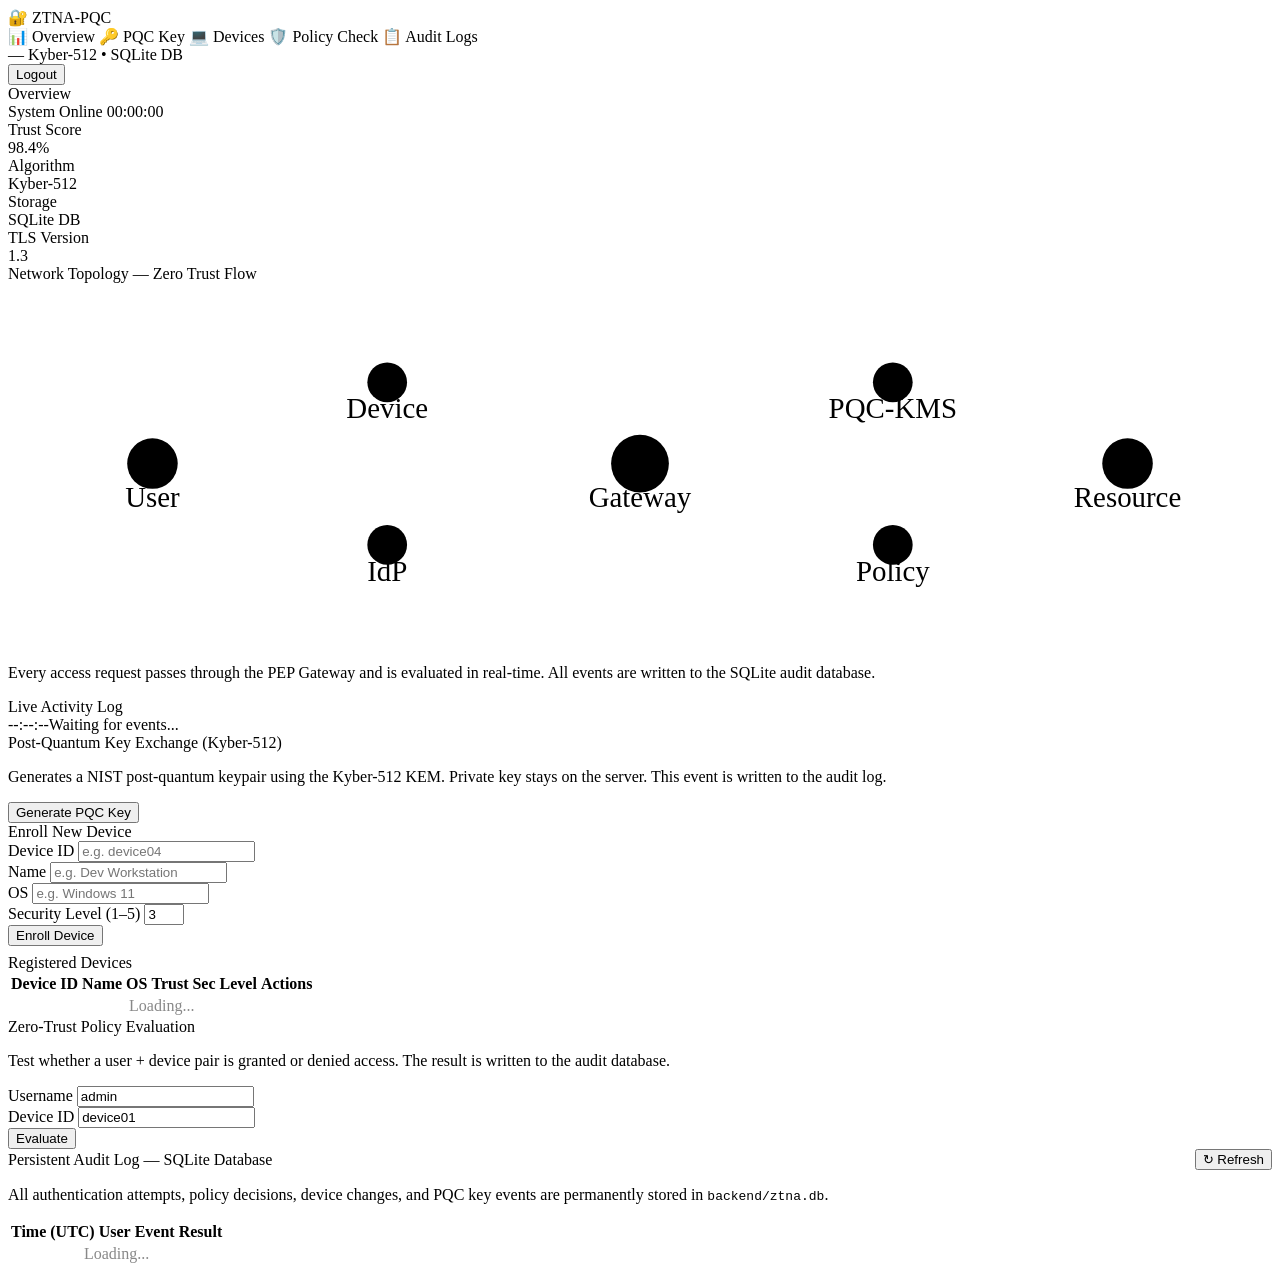
==== frontend/dashboard.html @ ad57e55a "Add frontend/dashboard.html" ====
<!DOCTYPE html>
<html lang="en">

<head>
    <meta charset="UTF-8">
    <meta name="viewport" content="width=device-width, initial-scale=1.0">
    <title>ZTNA-PQC | Dashboard</title>
    <link href="https://fonts.googleapis.com/css2?family=Inter:wght@400;500;600&display=swap" rel="stylesheet">
    <link rel="stylesheet" href="/static/style.css">
</head>

<body class="dash-body">

    <!-- Sidebar -->
    <aside class="sidebar">
        <div class="sidebar-brand">
            <span class="brand-icon">🔐</span>
            <span class="brand-name">ZTNA-PQC</span>
        </div>
        <nav class="sidebar-nav">
            <a class="nav-item active" data-tab="overview" onclick="switchTab(this)">
                <span class="nav-icon">📊</span> Overview
            </a>
            <a class="nav-item" data-tab="pqc" onclick="switchTab(this)">
                <span class="nav-icon">🔑</span> PQC Key
            </a>
            <a class="nav-item" data-tab="devices" onclick="switchTab(this)">
                <span class="nav-icon">💻</span> Devices
            </a>
            <a class="nav-item" data-tab="policy" onclick="switchTab(this)">
                <span class="nav-icon">🛡️</span> Policy Check
            </a>
            <a class="nav-item" data-tab="audit" onclick="switchTab(this)">
                <span class="nav-icon">📋</span> Audit Logs
            </a>
        </nav>
        <div class="sidebar-user">
            <div class="user-info">
                <span class="user-role" id="user-role">—</span>
                <span class="user-algo">Kyber-512 • SQLite DB</span>
            </div>
            <button class="btn-logout" onclick="logout()">Logout</button>
        </div>
    </aside>

    <!-- Main Content -->
    <main class="main">
        <header class="topbar">
            <div class="topbar-title" id="topbar-title">Overview</div>
            <div class="topbar-status">
                <span class="status-dot green"></span>
                <span>System Online</span>
                <span class="topbar-time" id="topbar-time">00:00:00</span>
            </div>
        </header>

        <!-- ── Overview ── -->
        <section id="tab-overview" class="tab-section active">
            <div class="stats-row">
                <div class="stat-box">
                    <div class="stat-label">Trust Score</div>
                    <div class="stat-value green">98.4%</div>
                </div>
                <div class="stat-box">
                    <div class="stat-label">Algorithm</div>
                    <div class="stat-value blue">Kyber-512</div>
                </div>
                <div class="stat-box">
                    <div class="stat-label">Storage</div>
                    <div class="stat-value green">SQLite DB</div>
                </div>
                <div class="stat-box">
                    <div class="stat-label">TLS Version</div>
                    <div class="stat-value">1.3</div>
                </div>
            </div>

            <div class="card">
                <div class="card-header">Network Topology — Zero Trust Flow</div>
                <div class="topo-wrap">
                    <svg viewBox="0 0 700 200" class="topo-svg">
                        <line x1="80" y1="100" x2="210" y2="55" class="topo-line" />
                        <line x1="80" y1="100" x2="210" y2="145" class="topo-line" />
                        <line x1="210" y1="55" x2="350" y2="100" class="topo-line" />
                        <line x1="210" y1="145" x2="350" y2="100" class="topo-line" />
                        <line x1="350" y1="100" x2="490" y2="55" class="topo-line" />
                        <line x1="350" y1="100" x2="490" y2="145" class="topo-line" />
                        <line x1="490" y1="55" x2="620" y2="100" class="topo-line" />
                        <line x1="490" y1="145" x2="620" y2="100" class="topo-line" />
                        <g class="topo-node">
                            <circle cx="80" cy="100" r="14" /><text x="80" y="124" text-anchor="middle">User</text>
                        </g>
                        <g class="topo-node">
                            <circle cx="210" cy="55" r="11" /><text x="210" y="75" text-anchor="middle">Device</text>
                        </g>
                        <g class="topo-node">
                            <circle cx="210" cy="145" r="11" /><text x="210" y="165" text-anchor="middle">IdP</text>
                        </g>
                        <g class="topo-node highlight">
                            <circle cx="350" cy="100" r="16" /><text x="350" y="124" text-anchor="middle">Gateway</text>
                        </g>
                        <g class="topo-node">
                            <circle cx="490" cy="55" r="11" /><text x="490" y="75" text-anchor="middle">PQC-KMS</text>
                        </g>
                        <g class="topo-node">
                            <circle cx="490" cy="145" r="11" /><text x="490" y="165" text-anchor="middle">Policy</text>
                        </g>
                        <g class="topo-node">
                            <circle cx="620" cy="100" r="14" /><text x="620" y="124"
                                text-anchor="middle">Resource</text>
                        </g>
                    </svg>
                </div>
                <p class="topo-caption">Every access request passes through the PEP Gateway and is evaluated in
                    real-time. All events are written to the SQLite audit database.</p>
            </div>

            <div class="card">
                <div class="card-header">Live Activity Log</div>
                <div class="log-list" id="log-list">
                    <div class="log-item"><span class="log-ts">--:--:--</span><span class="log-text">Waiting for
                            events...</span></div>
                </div>
            </div>
        </section>

        <!-- ── PQC Key ── -->
        <section id="tab-pqc" class="tab-section">
            <div class="card">
                <div class="card-header">Post-Quantum Key Exchange (Kyber-512)</div>
                <p class="card-desc">Generates a NIST post-quantum keypair using the Kyber-512 KEM. Private key stays on
                    the server. This event is written to the audit log.</p>
                <button class="btn-primary" onclick="generateKey()">Generate PQC Key</button>
                <div id="key-result" style="display:none; margin-top:1.5rem;">
                    <div class="key-meta" id="key-meta"></div>
                    <div class="key-box" id="key-box"></div>
                </div>
            </div>
        </section>

        <!-- ── Devices ── -->
        <section id="tab-devices" class="tab-section">
            <!-- Enroll form -->
            <div class="card">
                <div class="card-header">Enroll New Device</div>
                <div class="form-row">
                    <div class="form-group">
                        <label>Device ID</label>
                        <input id="enroll-id" placeholder="e.g. device04">
                    </div>
                    <div class="form-group">
                        <label>Name</label>
                        <input id="enroll-name" placeholder="e.g. Dev Workstation">
                    </div>
                    <div class="form-group">
                        <label>OS</label>
                        <input id="enroll-os" placeholder="e.g. Windows 11">
                    </div>
                    <div class="form-group">
                        <label>Security Level (1–5)</label>
                        <input id="enroll-level" type="number" min="1" max="5" value="3">
                    </div>
                </div>
                <button class="btn-primary" onclick="enrollDevice()">Enroll Device</button>
                <div id="enroll-msg" class="msg" style="text-align:left; margin-top:.5rem;"></div>
            </div>

            <!-- Device Table -->
            <div class="card">
                <div class="card-header">Registered Devices</div>
                <table class="data-table">
                    <thead>
                        <tr>
                            <th>Device ID</th>
                            <th>Name</th>
                            <th>OS</th>
                            <th>Trust</th>
                            <th>Sec Level</th>
                            <th>Actions</th>
                        </tr>
                    </thead>
                    <tbody id="device-tbody">
                        <tr>
                            <td colspan="6" style="text-align:center;color:#888">Loading...</td>
                        </tr>
                    </tbody>
                </table>
            </div>
        </section>

        <!-- ── Policy ── -->
        <section id="tab-policy" class="tab-section">
            <div class="card">
                <div class="card-header">Zero-Trust Policy Evaluation</div>
                <p class="card-desc">Test whether a user + device pair is granted or denied access. The result is
                    written to the audit database.</p>
                <div class="form-row">
                    <div class="form-group">
                        <label>Username</label>
                        <input id="pol-user" value="admin">
                    </div>
                    <div class="form-group">
                        <label>Device ID</label>
                        <input id="pol-dev" value="device01">
                    </div>
                </div>
                <button class="btn-primary" onclick="checkPolicy()">Evaluate</button>
                <div id="policy-result" class="policy-result" style="display:none;"></div>
            </div>
        </section>

        <!-- ── Audit Logs ── -->
        <section id="tab-audit" class="tab-section">
            <div class="card">
                <div class="card-header" style="display:flex; justify-content:space-between; align-items:center;">
                    <span>Persistent Audit Log — SQLite Database</span>
                    <button class="btn-sm-refresh" onclick="loadAuditLogs()">↻ Refresh</button>
                </div>
                <p class="card-desc">All authentication attempts, policy decisions, device changes, and PQC key events
                    are permanently stored in <code>backend/ztna.db</code>.</p>
                <table class="data-table" id="audit-table">
                    <thead>
                        <tr>
                            <th>Time (UTC)</th>
                            <th>User</th>
                            <th>Event</th>
                            <th>Result</th>
                        </tr>
                    </thead>
                    <tbody id="audit-tbody">
                        <tr>
                            <td colspan="4" style="text-align:center;color:#888">Loading...</td>
                        </tr>
                    </tbody>
                </table>
            </div>
        </section>

    </main>

    <script src="/static/app.js"></script>
</body>

</html>
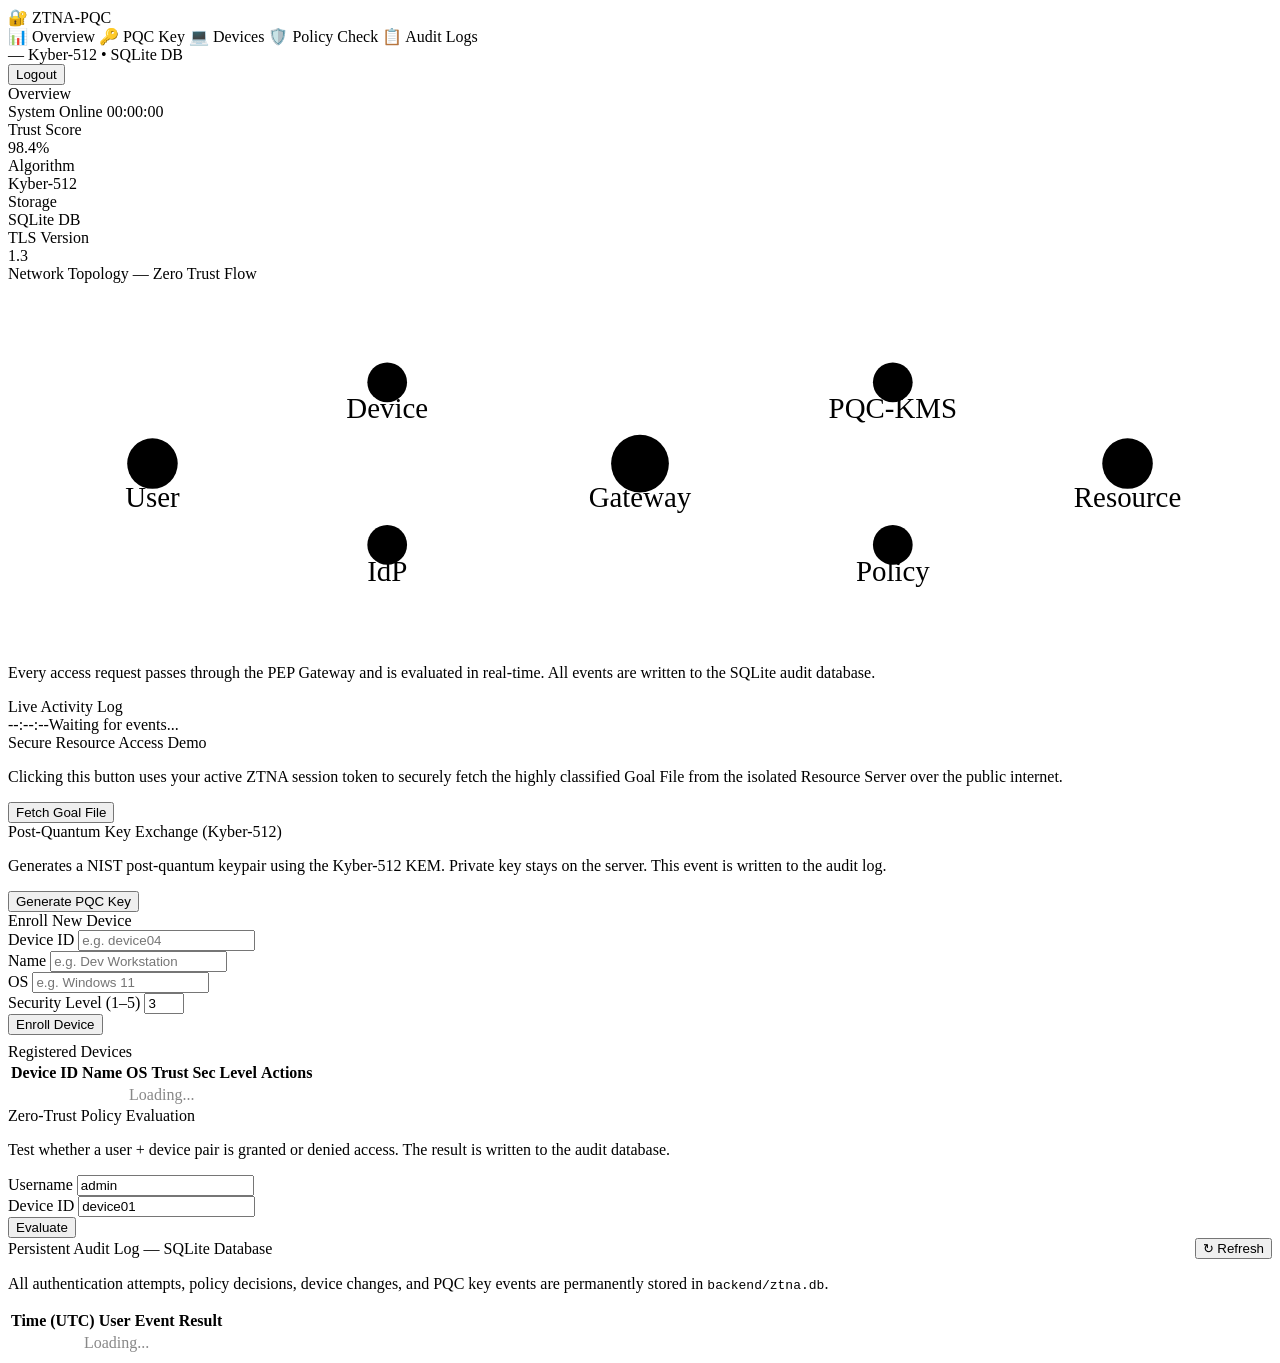
==== commit 16c7c6d8: "Update frontend/dashboard.html" ====
--- a/frontend/dashboard.html
+++ b/frontend/dashboard.html
@@ -122,6 +122,19 @@
                             events...</span></div>
                 </div>
             </div>
+
+            <!-- Goal File Demo -->
+            <div class="card">
+                <div class="card-header">Secure Resource Access Demo</div>
+                <p class="card-desc">Clicking this button uses your active ZTNA session token to securely fetch the
+                    highly classified Goal File from the isolated Resource Server over the public internet.</p>
+                <div style="margin-top: 1rem;">
+                    <button class="btn-primary" onclick="fetchGoalFile()">Fetch Goal File</button>
+                </div>
+                <div id="goal-file-result"
+                    style="display:none; margin-top:1.5rem; background:var(--bg-card); border:1px solid #334155; padding:1rem; border-radius:6px; font-family:monospace; white-space:pre-wrap; color:var(--text-main);">
+                </div>
+            </div>
         </section>
 
         <!-- ── PQC Key ── -->
